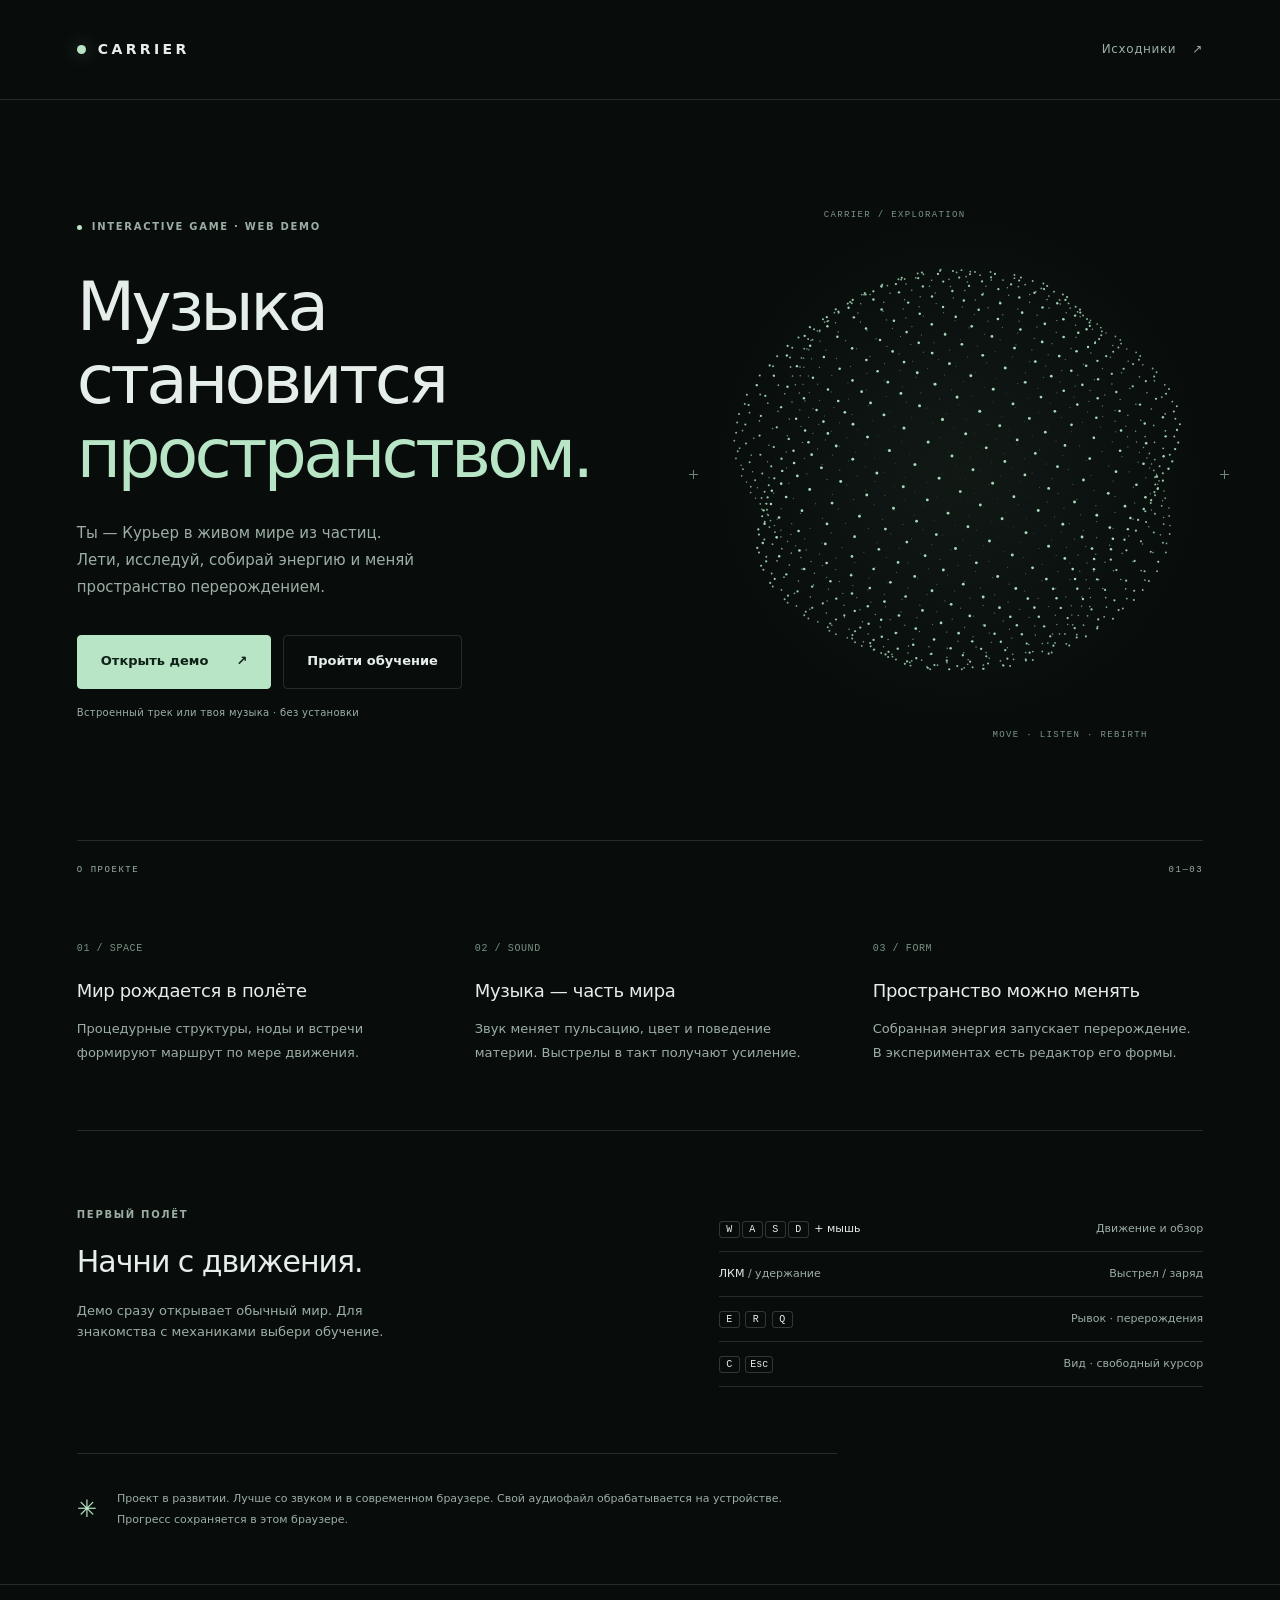
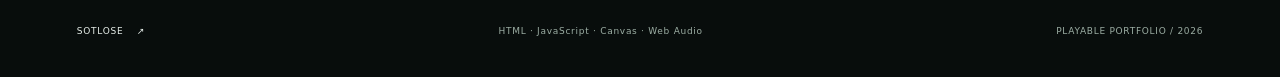
==== index.html @ 6b134b46 "Publish Carrier browser demo with desktop and touch controls" ====
<!doctype html>
<html lang="ru">
<head><meta charset="utf-8"><meta name="viewport" content="width=device-width,initial-scale=1"><meta name="theme-color" content="#080d0c"><title>Carrier — исследование пространства через музыку</title><meta name="description" content="Интерактивный игровой проект Sotlose: процедурный мир, музыка, свободный полёт и перерождение. Попробовать прямо в браузере."><meta property="og:title" content="Carrier — playable experiment"><meta property="og:description" content="Музыка становится пространством. Браузерная игровая демонстрация."><meta property="og:type" content="website"><link rel="icon" href="icon.png"><link rel="stylesheet" href="portfolio.css"></head>
<body>
<header><a class="brand" href="./" aria-label="Carrier, главная"><span class="brand-dot"></span>CARRIER</a><a class="source" href="https://github.com/Sotlose/Carrier-web" target="_blank" rel="noopener">Исходники <span aria-hidden="true">↗</span></a></header>
<main>
<section class="hero" aria-labelledby="title">
<div class="copy"><p class="eyebrow"><span></span> INTERACTIVE GAME · WEB DEMO</p><h1 id="title">Музыка<br>становится<br><em>пространством.</em></h1><p class="intro">Ты — Курьер в живом мире из частиц.<br class="wide"> Лети, исследуй, собирай энергию и меняй пространство перерождением.</p>
<div class="actions"><a id="play" class="button primary" href="desktop.html?visit=1">Открыть демо <span aria-hidden="true">↗</span></a><a id="training" class="button secondary" href="desktop.html?training=1">Пройти обучение</a></div><p class="play-note">Встроенный трек или твоя музыка · без установки</p></div>
<div class="visual" aria-hidden="true"><canvas id="space"></canvas><span class="orbit-label top">CARRIER / EXPLORATION</span><span class="orbit-label bottom">MOVE · LISTEN · REBIRTH</span><span class="axis x"></span><span class="axis y"></span></div>
</section>
<section class="about" aria-label="Об игре"><div class="section-label">О ПРОЕКТЕ <span>01—03</span></div><div class="features"><article><span class="number">01 / SPACE</span><h2>Мир рождается в полёте</h2><p>Процедурные структуры, ноды и встречи формируют маршрут по мере движения.</p></article><article><span class="number">02 / SOUND</span><h2>Музыка — часть мира</h2><p>Звук меняет пульсацию, цвет и поведение материи. Выстрелы в такт получают усиление.</p></article><article><span class="number">03 / FORM</span><h2>Пространство можно менять</h2><p>Собранная энергия запускает перерождение. В экспериментах есть редактор его формы.</p></article></div></section>
<section class="controls" aria-labelledby="controls-title"><div><p class="eyebrow">ПЕРВЫЙ ПОЛЁТ</p><h2 id="controls-title">Начни с движения.</h2><p>Демо сразу открывает обычный мир. Для знакомства с механиками выбери обучение.</p></div><div class="control-list" id="control-list"><div><span><kbd>W</kbd><kbd>A</kbd><kbd>S</kbd><kbd>D</kbd> + мышь</span><span>Движение и обзор</span></div><div><span>ЛКМ <span class="muted">/ удержание</span></span><span>Выстрел / заряд</span></div><div><span><kbd>E</kbd> <kbd>R</kbd> <kbd>Q</kbd></span><span>Рывок · перерождения</span></div><div><span><kbd>C</kbd> <kbd>Esc</kbd></span><span>Вид · свободный курсор</span></div></div></section>
<section class="note"><span aria-hidden="true">✳</span><p>Проект в развитии. Лучше со звуком и в современном браузере. Свой аудиофайл обрабатывается на устройстве. Прогресс сохраняется в этом браузере.</p></section>
</main><footer><a href="https://github.com/Sotlose" target="_blank" rel="noopener">SOTLOSE <span aria-hidden="true">↗</span></a><span>HTML · JavaScript · Canvas · Web Audio</span><span>PLAYABLE PORTFOLIO / 2026</span></footer><script src="portfolio.js"></script></body></html>
---- portfolio.css ----
:root{color-scheme:dark;--bg:#080d0c;--ink:#e6eee9;--muted:#9caea4;--accent:#b7e5c5;--line:#c3e2ce26}*{box-sizing:border-box}html{scroll-behavior:smooth}body{margin:0;background:var(--bg);color:var(--ink);font:16px/1.6 system-ui,-apple-system,BlinkMacSystemFont,"Segoe UI",sans-serif}a{color:inherit;text-decoration:none}button,a{-webkit-tap-highlight-color:transparent}a:focus-visible,summary:focus-visible{outline:2px solid var(--accent);outline-offset:6px}header,main,footer{max-width:1440px;margin:auto;padding-left:6%;padding-right:6%}header{height:100px;display:flex;justify-content:space-between;align-items:center;border-bottom:1px solid var(--line)}.brand{font-size:14px;font-weight:650;letter-spacing:.24em;display:flex;align-items:center;gap:12px}.brand-dot{width:9px;height:9px;border-radius:50%;background:var(--accent);box-shadow:0 0 18px #b7e5c55c}.source{font-size:12px;letter-spacing:.05em;color:var(--muted)}.source span{margin-left:12px}.hero{position:relative;min-height:740px;display:grid;grid-template-columns:1.15fr 1fr;gap:20px;align-items:center}.copy{position:relative;z-index:2;padding:70px 0}.eyebrow{font-size:10px;letter-spacing:.17em;color:var(--muted);font-weight:550;display:flex;align-items:center;gap:10px}.eyebrow>span{height:5px;width:5px;background:var(--accent);border-radius:50%}h1{font-weight:430;font-size:clamp(44px,5.3vw,78px);line-height:1.08;letter-spacing:-.055em;margin:35px 0 30px}h1 em{font-style:normal;color:var(--accent)}.intro{font-size:15px;line-height:1.8;color:var(--muted);max-width:440px}.actions{display:flex;gap:12px;flex-wrap:wrap;margin-top:34px}.button{display:inline-flex;align-items:center;justify-content:center;gap:28px;padding:15px 23px;min-height:54px;border:1px solid var(--line);border-radius:4px;font-size:13px;font-weight:600;transition:background .15s,transform .15s}.button:hover{transform:translateY(-2px)}.primary{background:var(--accent);color:#102117;border-color:var(--accent)}.primary:hover{background:#c9efd4}.secondary:hover{background:#b7e5c512}.play-note{font-size:10px;letter-spacing:.03em;color:var(--muted);margin-top:16px}.visual{position:relative;height:560px;margin-right:-5%;background:radial-gradient(ellipse at center,#739c7915,transparent 65%)}#space{width:100%;height:100%;display:block}.orbit-label{position:absolute;font:9px ui-monospace,monospace;color:#7c9487;letter-spacing:.15em}.orbit-label.top{top:20px;left:25%}.orbit-label.bottom{bottom:10px;right:15%}.axis{position:absolute;width:9px;height:9px}.axis:before,.axis:after{content:"";position:absolute;background:#708579}.axis:before{width:9px;height:1px;top:4px}.axis:after{width:1px;height:9px;left:4px}.axis.x{top:50%;left:0}.axis.y{top:50%;right:0}.about{border-top:1px solid var(--line);padding-top:24px}.section-label{font:9px ui-monospace,monospace;letter-spacing:.17em;color:var(--muted);display:flex;justify-content:space-between}.features{display:grid;grid-template-columns:repeat(3,1fr);gap:6%;padding:58px 0 66px}.number{font:10px ui-monospace,monospace;color:#789183;letter-spacing:.06em}article h2{font-size:18px;font-weight:500;letter-spacing:-.02em;margin:18px 0 12px}article p{color:var(--muted);font-size:13px;line-height:1.8;margin:0}.controls{border-top:1px solid var(--line);display:grid;grid-template-columns:1fr 1fr;gap:14%;padding:66px 0}.controls h2{font-weight:450;font-size:30px;letter-spacing:-.035em;margin:15px 0}.controls>div>p:not(.eyebrow){color:var(--muted);font-size:13px;max-width:360px}.control-list{padding-top:10px}.control-list>div{display:flex;justify-content:space-between;gap:15px;border-bottom:1px solid var(--line);padding:13px 0;font-size:11px}.control-list>div>span:last-child{color:var(--muted);text-align:right}kbd{font:10px ui-monospace,monospace;display:inline-block;border:1px solid #c3e2ce35;border-radius:3px;min-width:21px;text-align:center;padding:2px 4px;margin-right:2px}.muted{color:var(--muted)}.note{display:flex;gap:20px;align-items:center;border-top:1px solid var(--line);padding:24px 0 42px;max-width:760px}.note>span{font-size:24px;color:var(--accent)}.note p{color:var(--muted);font-size:11px;line-height:1.9}footer{border-top:1px solid var(--line);min-height:95px;display:flex;align-items:center;justify-content:space-between;gap:20px;color:var(--muted);font-size:9px;letter-spacing:.08em}footer a{color:var(--ink)}footer a span{margin-left:10px}@media(min-width:1600px){.hero{min-height:820px}}@media(max-width:900px){header{height:80px}.hero{min-height:660px;grid-template-columns:1.2fr 1fr}.visual{height:440px;margin-right:-10%}.intro{font-size:14px}.button{padding:13px 17px}.controls{gap:8%}.features{gap:5%}article h2{font-size:17px}}@media(max-width:640px){header,main,footer{padding-left:7%;padding-right:7%}header{height:74px}.hero{display:flex;flex-direction:column;align-items:stretch;gap:0;min-height:0}.copy{padding:44px 0 0}.eyebrow{font-size:9px}h1{font-size:clamp(39px,10.5vw,61px);margin:25px 0 22px;line-height:1.1}.wide{display:none}.intro{font-size:13px;max-width:350px}.actions{margin-top:26px;gap:10px}.button{font-size:12px;padding:13px 17px;gap:20px}.play-note{font-size:9px}.visual{height:330px;margin:0 -5% 35px}.orbit-label.top{top:8px;left:14%}.orbit-label.bottom{right:12%;bottom:4px}.features{grid-template-columns:1fr;padding:22px 0 35px;gap:0}article{padding:25px 0;border-bottom:1px solid var(--line)}article:last-child{border:0}article h2{font-size:19px;margin:12px 0 8px}article p{max-width:370px}.controls{display:block;padding:35px 0}.control-list{margin-top:22px}.controls h2{font-size:28px}.note{padding:15px 0 25px}footer{flex-wrap:wrap;justify-content:space-between;padding-top:24px;padding-bottom:24px;gap:12px}footer span:last-child{width:100%;font-size:8px}}@media(prefers-reduced-motion:reduce){html{scroll-behavior:auto}.button{transition:none}.button:hover{transform:none}}
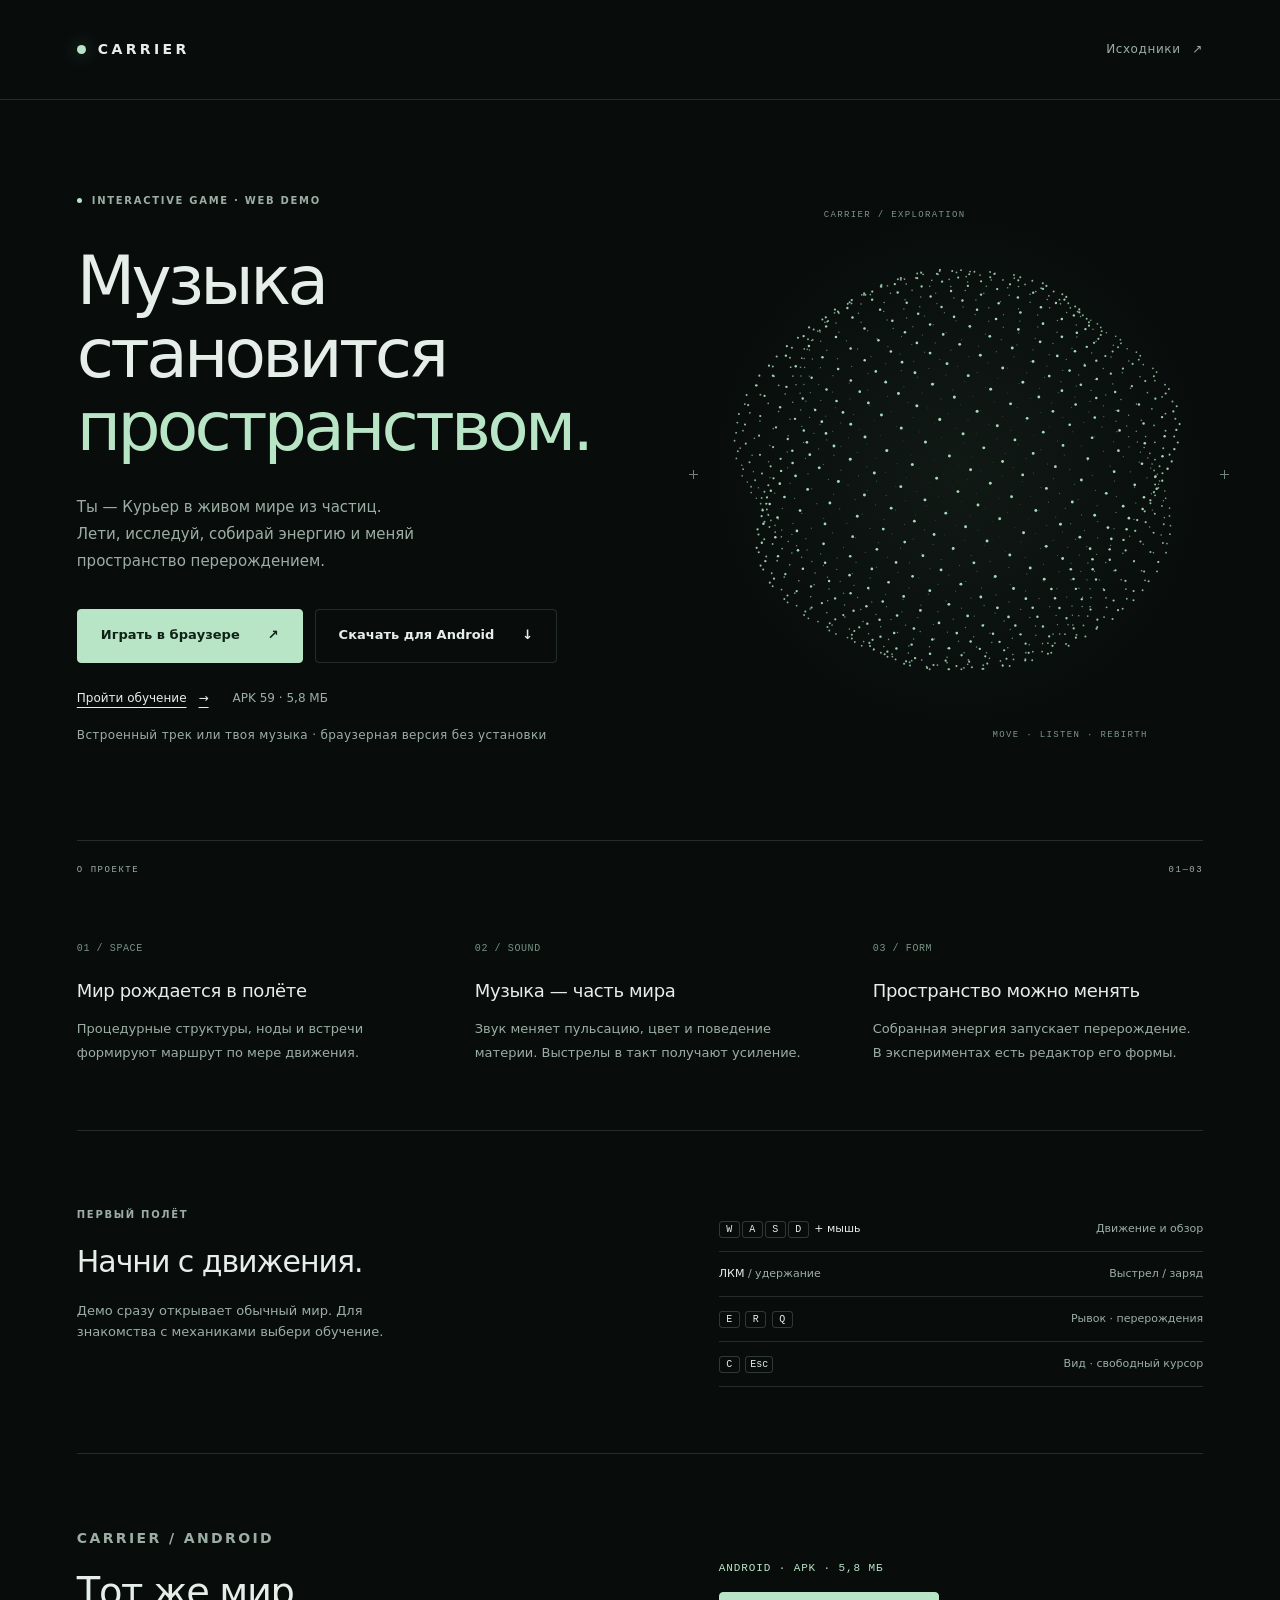
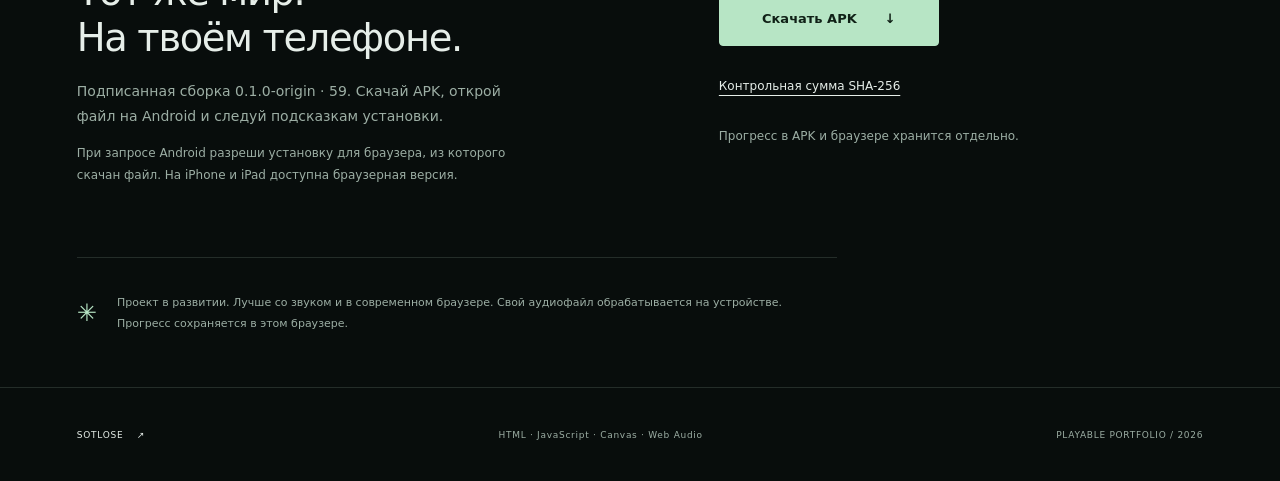
==== commit 7c54ed22: "Improve mobile page and offer original signed Android APK59" ====
--- a/index.html
+++ b/index.html
@@ -1,15 +1,15 @@
 <!doctype html>
 <html lang="ru">
-<head><meta charset="utf-8"><meta name="viewport" content="width=device-width,initial-scale=1"><meta name="theme-color" content="#080d0c"><title>Carrier — исследование пространства через музыку</title><meta name="description" content="Интерактивный игровой проект Sotlose: процедурный мир, музыка, свободный полёт и перерождение. Попробовать прямо в браузере."><meta property="og:title" content="Carrier — playable experiment"><meta property="og:description" content="Музыка становится пространством. Браузерная игровая демонстрация."><meta property="og:type" content="website"><link rel="icon" href="icon.png"><link rel="stylesheet" href="portfolio.css"></head>
+<head><meta charset="utf-8"><meta name="viewport" content="width=device-width,initial-scale=1,viewport-fit=cover"><meta name="theme-color" content="#080d0c"><title>Carrier — исследование пространства через музыку</title><meta name="description" content="Интерактивный игровой проект Sotlose: процедурный мир, музыка, свободный полёт и перерождение. Попробовать прямо в браузере."><meta property="og:title" content="Carrier — playable experiment"><meta property="og:description" content="Музыка становится пространством. Браузерная игровая демонстрация."><meta property="og:type" content="website"><link rel="icon" href="icon.png"><link rel="stylesheet" href="portfolio.css"></head>
 <body>
 <header><a class="brand" href="./" aria-label="Carrier, главная"><span class="brand-dot"></span>CARRIER</a><a class="source" href="https://github.com/Sotlose/Carrier-web" target="_blank" rel="noopener">Исходники <span aria-hidden="true">↗</span></a></header>
 <main>
 <section class="hero" aria-labelledby="title">
 <div class="copy"><p class="eyebrow"><span></span> INTERACTIVE GAME · WEB DEMO</p><h1 id="title">Музыка<br>становится<br><em>пространством.</em></h1><p class="intro">Ты — Курьер в живом мире из частиц.<br class="wide"> Лети, исследуй, собирай энергию и меняй пространство перерождением.</p>
-<div class="actions"><a id="play" class="button primary" href="desktop.html?visit=1">Открыть демо <span aria-hidden="true">↗</span></a><a id="training" class="button secondary" href="desktop.html?training=1">Пройти обучение</a></div><p class="play-note">Встроенный трек или твоя музыка · без установки</p></div>
+<div class="actions"><a id="play" class="button primary" href="desktop.html?visit=1">Играть в браузере <span aria-hidden="true">↗</span></a><a id="download-apk" class="button secondary" href="downloads/Carrier-0.1.0-origin-59-SIGNED.apk" download>Скачать для Android <span aria-hidden="true">↓</span></a></div><p class="start-help"><a id="training" href="desktop.html?training=1">Пройти обучение <span aria-hidden="true">→</span></a><span>APK 59 · 5,8 МБ</span></p><p class="play-note">Встроенный трек или твоя музыка · браузерная версия без установки</p></div>
 <div class="visual" aria-hidden="true"><canvas id="space"></canvas><span class="orbit-label top">CARRIER / EXPLORATION</span><span class="orbit-label bottom">MOVE · LISTEN · REBIRTH</span><span class="axis x"></span><span class="axis y"></span></div>
 </section>
 <section class="about" aria-label="Об игре"><div class="section-label">О ПРОЕКТЕ <span>01—03</span></div><div class="features"><article><span class="number">01 / SPACE</span><h2>Мир рождается в полёте</h2><p>Процедурные структуры, ноды и встречи формируют маршрут по мере движения.</p></article><article><span class="number">02 / SOUND</span><h2>Музыка — часть мира</h2><p>Звук меняет пульсацию, цвет и поведение материи. Выстрелы в такт получают усиление.</p></article><article><span class="number">03 / FORM</span><h2>Пространство можно менять</h2><p>Собранная энергия запускает перерождение. В экспериментах есть редактор его формы.</p></article></div></section>
 <section class="controls" aria-labelledby="controls-title"><div><p class="eyebrow">ПЕРВЫЙ ПОЛЁТ</p><h2 id="controls-title">Начни с движения.</h2><p>Демо сразу открывает обычный мир. Для знакомства с механиками выбери обучение.</p></div><div class="control-list" id="control-list"><div><span><kbd>W</kbd><kbd>A</kbd><kbd>S</kbd><kbd>D</kbd> + мышь</span><span>Движение и обзор</span></div><div><span>ЛКМ <span class="muted">/ удержание</span></span><span>Выстрел / заряд</span></div><div><span><kbd>E</kbd> <kbd>R</kbd> <kbd>Q</kbd></span><span>Рывок · перерождения</span></div><div><span><kbd>C</kbd> <kbd>Esc</kbd></span><span>Вид · свободный курсор</span></div></div></section>
-<section class="note"><span aria-hidden="true">✳</span><p>Проект в развитии. Лучше со звуком и в современном браузере. Свой аудиофайл обрабатывается на устройстве. Прогресс сохраняется в этом браузере.</p></section>
+<section class="android" id="android" aria-labelledby="android-title"><div><p class="eyebrow">CARRIER / ANDROID</p><h2 id="android-title">Тот же мир.<br>На твоём телефоне.</h2><p>Подписанная сборка 0.1.0-origin · 59. Скачай APK, открой файл на Android и следуй подсказкам установки.</p><p class="android-detail">При запросе Android разреши установку для браузера, из которого скачан файл. На iPhone и iPad доступна браузерная версия.</p></div><div class="android-download"><span class="build-badge">ANDROID · APK · 5,8 МБ</span><a class="button primary" href="downloads/Carrier-0.1.0-origin-59-SIGNED.apk" download>Скачать APK <span aria-hidden="true">↓</span></a><a class="checksum" href="downloads/Carrier-0.1.0-origin-59-SIGNED.apk.sha256">Контрольная сумма SHA-256</a><p>Прогресс в APK и браузере хранится отдельно.</p></div></section><section class="note"><span aria-hidden="true">✳</span><p>Проект в развитии. Лучше со звуком и в современном браузере. Свой аудиофайл обрабатывается на устройстве. Прогресс сохраняется в этом браузере.</p></section>
 </main><footer><a href="https://github.com/Sotlose" target="_blank" rel="noopener">SOTLOSE <span aria-hidden="true">↗</span></a><span>HTML · JavaScript · Canvas · Web Audio</span><span>PLAYABLE PORTFOLIO / 2026</span></footer><script src="portfolio.js"></script></body></html>
--- a/portfolio.css
+++ b/portfolio.css
@@ -1 +1,9 @@
 :root{color-scheme:dark;--bg:#080d0c;--ink:#e6eee9;--muted:#9caea4;--accent:#b7e5c5;--line:#c3e2ce26}*{box-sizing:border-box}html{scroll-behavior:smooth}body{margin:0;background:var(--bg);color:var(--ink);font:16px/1.6 system-ui,-apple-system,BlinkMacSystemFont,"Segoe UI",sans-serif}a{color:inherit;text-decoration:none}button,a{-webkit-tap-highlight-color:transparent}a:focus-visible,summary:focus-visible{outline:2px solid var(--accent);outline-offset:6px}header,main,footer{max-width:1440px;margin:auto;padding-left:6%;padding-right:6%}header{height:100px;display:flex;justify-content:space-between;align-items:center;border-bottom:1px solid var(--line)}.brand{font-size:14px;font-weight:650;letter-spacing:.24em;display:flex;align-items:center;gap:12px}.brand-dot{width:9px;height:9px;border-radius:50%;background:var(--accent);box-shadow:0 0 18px #b7e5c55c}.source{font-size:12px;letter-spacing:.05em;color:var(--muted)}.source span{margin-left:12px}.hero{position:relative;min-height:740px;display:grid;grid-template-columns:1.15fr 1fr;gap:20px;align-items:center}.copy{position:relative;z-index:2;padding:70px 0}.eyebrow{font-size:10px;letter-spacing:.17em;color:var(--muted);font-weight:550;display:flex;align-items:center;gap:10px}.eyebrow>span{height:5px;width:5px;background:var(--accent);border-radius:50%}h1{font-weight:430;font-size:clamp(44px,5.3vw,78px);line-height:1.08;letter-spacing:-.055em;margin:35px 0 30px}h1 em{font-style:normal;color:var(--accent)}.intro{font-size:15px;line-height:1.8;color:var(--muted);max-width:440px}.actions{display:flex;gap:12px;flex-wrap:wrap;margin-top:34px}.button{display:inline-flex;align-items:center;justify-content:center;gap:28px;padding:15px 23px;min-height:54px;border:1px solid var(--line);border-radius:4px;font-size:13px;font-weight:600;transition:background .15s,transform .15s}.button:hover{transform:translateY(-2px)}.primary{background:var(--accent);color:#102117;border-color:var(--accent)}.primary:hover{background:#c9efd4}.secondary:hover{background:#b7e5c512}.play-note{font-size:10px;letter-spacing:.03em;color:var(--muted);margin-top:16px}.visual{position:relative;height:560px;margin-right:-5%;background:radial-gradient(ellipse at center,#739c7915,transparent 65%)}#space{width:100%;height:100%;display:block}.orbit-label{position:absolute;font:9px ui-monospace,monospace;color:#7c9487;letter-spacing:.15em}.orbit-label.top{top:20px;left:25%}.orbit-label.bottom{bottom:10px;right:15%}.axis{position:absolute;width:9px;height:9px}.axis:before,.axis:after{content:"";position:absolute;background:#708579}.axis:before{width:9px;height:1px;top:4px}.axis:after{width:1px;height:9px;left:4px}.axis.x{top:50%;left:0}.axis.y{top:50%;right:0}.about{border-top:1px solid var(--line);padding-top:24px}.section-label{font:9px ui-monospace,monospace;letter-spacing:.17em;color:var(--muted);display:flex;justify-content:space-between}.features{display:grid;grid-template-columns:repeat(3,1fr);gap:6%;padding:58px 0 66px}.number{font:10px ui-monospace,monospace;color:#789183;letter-spacing:.06em}article h2{font-size:18px;font-weight:500;letter-spacing:-.02em;margin:18px 0 12px}article p{color:var(--muted);font-size:13px;line-height:1.8;margin:0}.controls{border-top:1px solid var(--line);display:grid;grid-template-columns:1fr 1fr;gap:14%;padding:66px 0}.controls h2{font-weight:450;font-size:30px;letter-spacing:-.035em;margin:15px 0}.controls>div>p:not(.eyebrow){color:var(--muted);font-size:13px;max-width:360px}.control-list{padding-top:10px}.control-list>div{display:flex;justify-content:space-between;gap:15px;border-bottom:1px solid var(--line);padding:13px 0;font-size:11px}.control-list>div>span:last-child{color:var(--muted);text-align:right}kbd{font:10px ui-monospace,monospace;display:inline-block;border:1px solid #c3e2ce35;border-radius:3px;min-width:21px;text-align:center;padding:2px 4px;margin-right:2px}.muted{color:var(--muted)}.note{display:flex;gap:20px;align-items:center;border-top:1px solid var(--line);padding:24px 0 42px;max-width:760px}.note>span{font-size:24px;color:var(--accent)}.note p{color:var(--muted);font-size:11px;line-height:1.9}footer{border-top:1px solid var(--line);min-height:95px;display:flex;align-items:center;justify-content:space-between;gap:20px;color:var(--muted);font-size:9px;letter-spacing:.08em}footer a{color:var(--ink)}footer a span{margin-left:10px}@media(min-width:1600px){.hero{min-height:820px}}@media(max-width:900px){header{height:80px}.hero{min-height:660px;grid-template-columns:1.2fr 1fr}.visual{height:440px;margin-right:-10%}.intro{font-size:14px}.button{padding:13px 17px}.controls{gap:8%}.features{gap:5%}article h2{font-size:17px}}@media(max-width:640px){header,main,footer{padding-left:7%;padding-right:7%}header{height:74px}.hero{display:flex;flex-direction:column;align-items:stretch;gap:0;min-height:0}.copy{padding:44px 0 0}.eyebrow{font-size:9px}h1{font-size:clamp(39px,10.5vw,61px);margin:25px 0 22px;line-height:1.1}.wide{display:none}.intro{font-size:13px;max-width:350px}.actions{margin-top:26px;gap:10px}.button{font-size:12px;padding:13px 17px;gap:20px}.play-note{font-size:9px}.visual{height:330px;margin:0 -5% 35px}.orbit-label.top{top:8px;left:14%}.orbit-label.bottom{right:12%;bottom:4px}.features{grid-template-columns:1fr;padding:22px 0 35px;gap:0}article{padding:25px 0;border-bottom:1px solid var(--line)}article:last-child{border:0}article h2{font-size:19px;margin:12px 0 8px}article p{max-width:370px}.controls{display:block;padding:35px 0}.control-list{margin-top:22px}.controls h2{font-size:28px}.note{padding:15px 0 25px}footer{flex-wrap:wrap;justify-content:space-between;padding-top:24px;padding-bottom:24px;gap:12px}footer span:last-child{width:100%;font-size:8px}}@media(prefers-reduced-motion:reduce){html{scroll-behavior:auto}.button{transition:none}.button:hover{transform:none}}
+
+/* Mobile presentation and Android download. Game simulation is unchanged. */
+header .source{display:inline-flex;align-items:center;min-height:44px}
+.start-help{display:flex;align-items:center;flex-wrap:wrap;gap:8px 24px;font-size:12px;margin:14px 0 0}.start-help a{display:inline-flex;align-items:center;gap:12px;min-height:44px;text-decoration:underline;text-underline-offset:5px}.start-help>span{color:var(--muted)}.play-note{font-size:12px;line-height:1.7;margin-top:4px}
+.android{display:grid;grid-template-columns:1fr 1fr;gap:14%;padding:58px 0;border-top:1px solid var(--line);scroll-margin-top:24px}.android h2{font-size:clamp(28px,3vw,40px);line-height:1.2;font-weight:450;letter-spacing:-.035em;margin:18px 0}.android p{max-width:430px;font-size:14px;line-height:1.8;color:var(--muted)}.android .android-detail{font-size:12px}.android-download{display:flex;flex-direction:column;align-items:flex-start;justify-content:center;gap:18px;min-width:0}.build-badge{font:11px ui-monospace,monospace;letter-spacing:.08em;color:var(--accent)}.android-download .button{min-width:220px}.checksum{font-size:12px;min-height:44px;display:flex;align-items:center;text-decoration:underline;text-underline-offset:5px}.android-download p{font-size:12px;margin:0}
+@media(max-width:900px){.hero{min-height:0}.copy{padding:48px 0}.visual{margin-right:0;height:380px}.actions{gap:10px}.button{gap:14px}.android{gap:8%}.control-list>div{font-size:12px}}
+@media(max-width:640px){header,main,footer{padding-left:max(6%,env(safe-area-inset-left));padding-right:max(6%,env(safe-area-inset-right))}header{height:68px}.copy{padding:30px 0 0}.eyebrow{font-size:10px;letter-spacing:.12em}h1{font-size:clamp(38px,10.5vw,61px);margin:22px 0 20px}.intro{font-size:15px;line-height:1.7}.actions{display:grid;grid-template-columns:1fr;margin-top:22px}.actions .button{width:100%;min-height:52px;justify-content:space-between;padding:14px 18px;font-size:14px}.start-help{justify-content:space-between;font-size:12px;gap:4px 12px;margin-top:8px}.play-note{font-size:12px}.visual{height:250px;margin:14px 0 28px}.source{font-size:12px}.control-list>div{font-size:13px;padding:15px 0;gap:12px}.control-list>div>span{min-width:0}.controls>div>p:not(.eyebrow),article p{font-size:14px}.controls h2{font-size:30px}.android{display:block;padding:36px 0}.android-download{margin-top:24px;gap:12px}.android-download .button{width:100%;font-size:14px;justify-content:space-between;min-height:52px}.android .android-detail,.android-download p{font-size:13px}.note p{font-size:13px}.note>span{align-self:flex-start;margin-top:12px}footer{font-size:10px;padding-bottom:max(24px,env(safe-area-inset-bottom))}}
+@media(max-height:520px) and (min-width:641px){.copy{padding:26px 0}h1{font-size:44px}.visual{height:300px}.hero{gap:28px}}
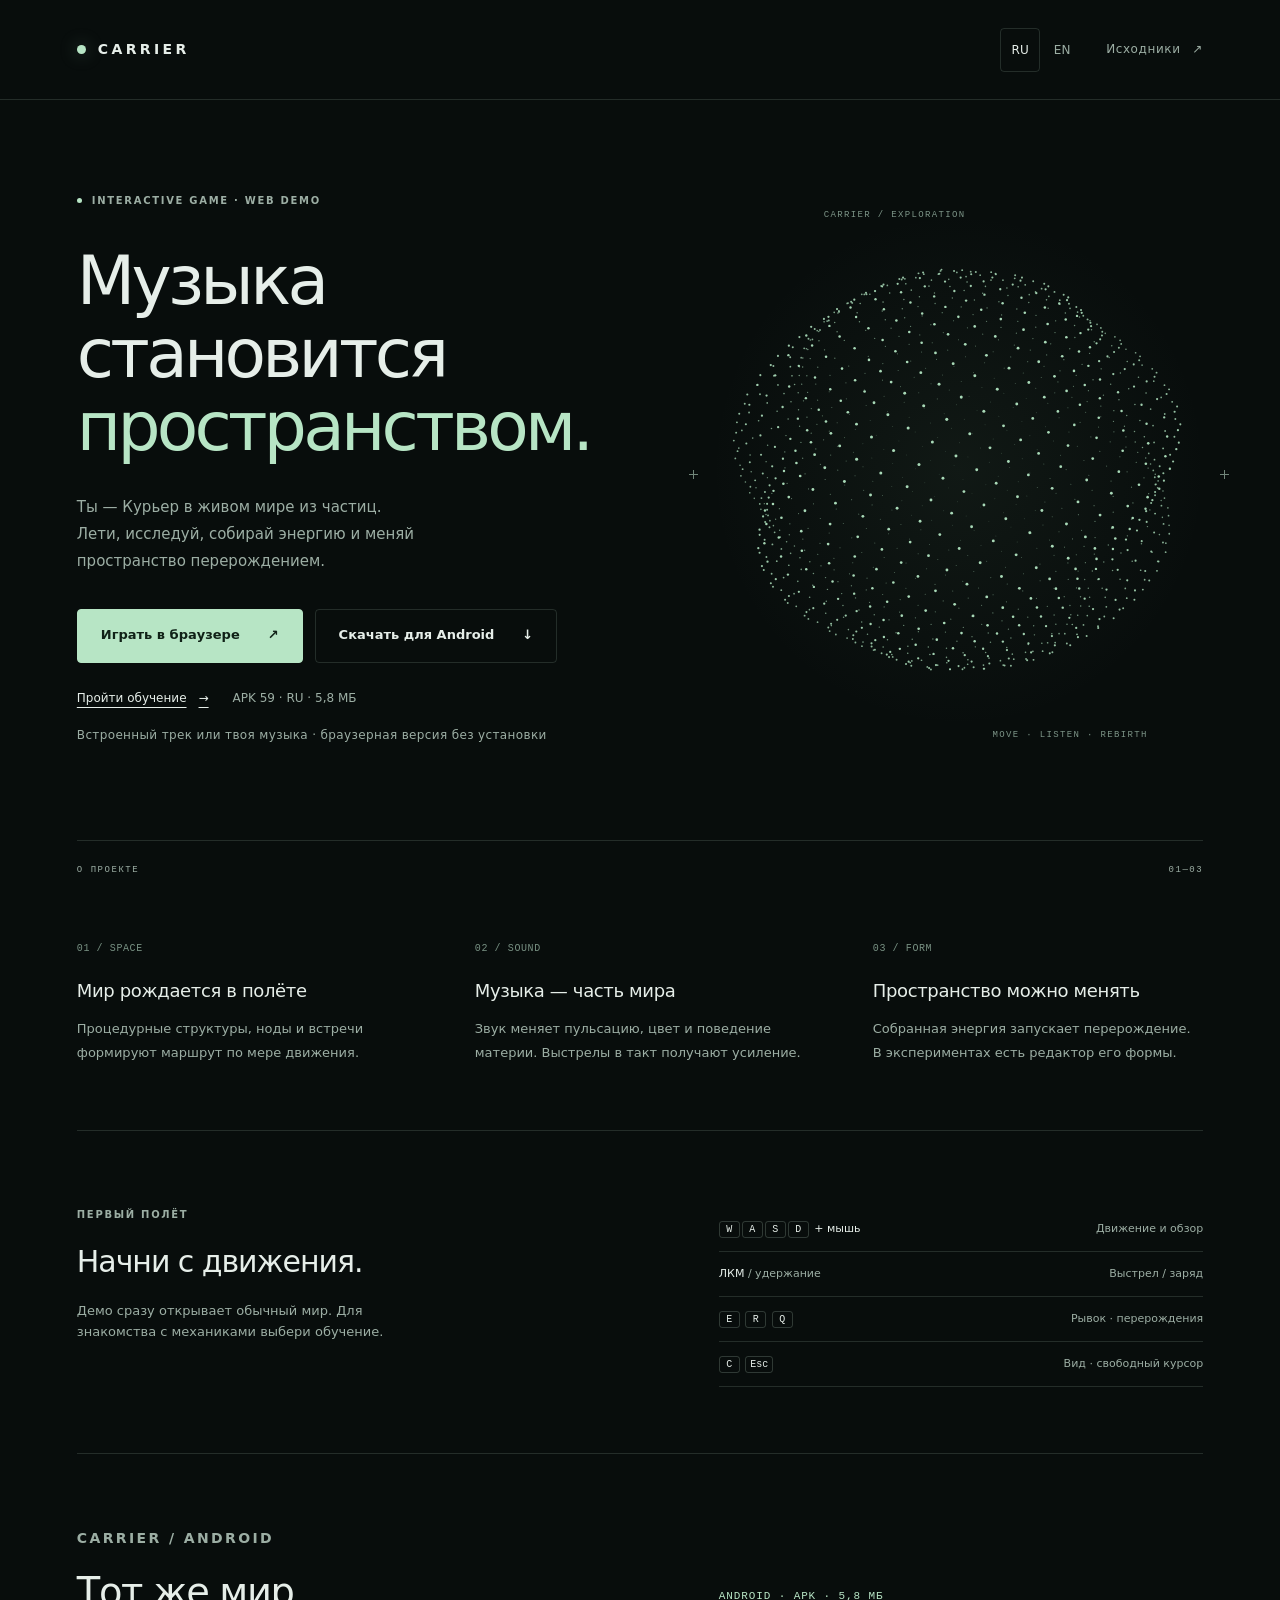
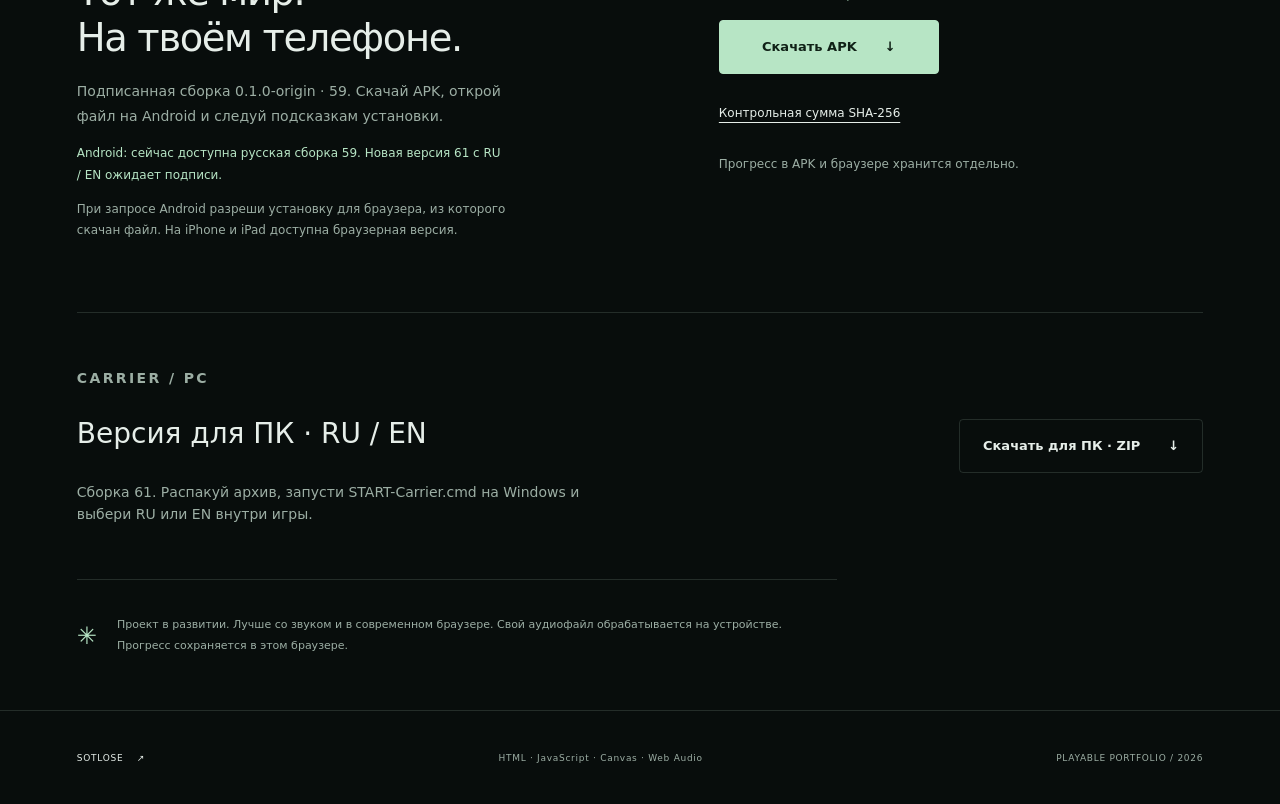
==== commit 2566c0a2: "Publish bilingual Carrier61 and downloadable PC build" ====
--- a/index.html
+++ b/index.html
@@ -2,14 +2,14 @@
 <html lang="ru">
 <head><meta charset="utf-8"><meta name="viewport" content="width=device-width,initial-scale=1,viewport-fit=cover"><meta name="theme-color" content="#080d0c"><title>Carrier — исследование пространства через музыку</title><meta name="description" content="Интерактивный игровой проект Sotlose: процедурный мир, музыка, свободный полёт и перерождение. Попробовать прямо в браузере."><meta property="og:title" content="Carrier — playable experiment"><meta property="og:description" content="Музыка становится пространством. Браузерная игровая демонстрация."><meta property="og:type" content="website"><link rel="icon" href="icon.png"><link rel="stylesheet" href="portfolio.css"></head>
 <body>
-<header><a class="brand" href="./" aria-label="Carrier, главная"><span class="brand-dot"></span>CARRIER</a><a class="source" href="https://github.com/Sotlose/Carrier-web" target="_blank" rel="noopener">Исходники <span aria-hidden="true">↗</span></a></header>
+<header><a class="brand" href="./" aria-label="Carrier, главная"><span class="brand-dot"></span>CARRIER</a><nav class="header-actions"><div class="page-language" role="group" aria-label="Language"><button type="button" data-carrier-language="ru" onclick="CarrierI18n.setLanguage('ru')">RU</button><button type="button" data-carrier-language="en" onclick="CarrierI18n.setLanguage('en')">EN</button></div><a class="source" href="https://github.com/Sotlose/Carrier-web" target="_blank" rel="noopener">Исходники <span aria-hidden="true">↗</span></a></nav></header>
 <main>
 <section class="hero" aria-labelledby="title">
 <div class="copy"><p class="eyebrow"><span></span> INTERACTIVE GAME · WEB DEMO</p><h1 id="title">Музыка<br>становится<br><em>пространством.</em></h1><p class="intro">Ты — Курьер в живом мире из частиц.<br class="wide"> Лети, исследуй, собирай энергию и меняй пространство перерождением.</p>
-<div class="actions"><a id="play" class="button primary" href="desktop.html?visit=1">Играть в браузере <span aria-hidden="true">↗</span></a><a id="download-apk" class="button secondary" href="downloads/Carrier-0.1.0-origin-59-SIGNED.apk" download>Скачать для Android <span aria-hidden="true">↓</span></a></div><p class="start-help"><a id="training" href="desktop.html?training=1">Пройти обучение <span aria-hidden="true">→</span></a><span>APK 59 · 5,8 МБ</span></p><p class="play-note">Встроенный трек или твоя музыка · браузерная версия без установки</p></div>
+<div class="actions"><a id="play" class="button primary" href="desktop.html?visit=1">Играть в браузере <span aria-hidden="true">↗</span></a><a id="download-apk" class="button secondary" href="downloads/Carrier-0.1.0-origin-59-SIGNED.apk" download>Скачать для Android <span aria-hidden="true">↓</span></a></div><p class="start-help"><a id="training" href="desktop.html?training=1">Пройти обучение <span aria-hidden="true">→</span></a><span>APK 59 · RU · 5,8 МБ</span></p><p class="play-note">Встроенный трек или твоя музыка · браузерная версия без установки</p></div>
 <div class="visual" aria-hidden="true"><canvas id="space"></canvas><span class="orbit-label top">CARRIER / EXPLORATION</span><span class="orbit-label bottom">MOVE · LISTEN · REBIRTH</span><span class="axis x"></span><span class="axis y"></span></div>
 </section>
 <section class="about" aria-label="Об игре"><div class="section-label">О ПРОЕКТЕ <span>01—03</span></div><div class="features"><article><span class="number">01 / SPACE</span><h2>Мир рождается в полёте</h2><p>Процедурные структуры, ноды и встречи формируют маршрут по мере движения.</p></article><article><span class="number">02 / SOUND</span><h2>Музыка — часть мира</h2><p>Звук меняет пульсацию, цвет и поведение материи. Выстрелы в такт получают усиление.</p></article><article><span class="number">03 / FORM</span><h2>Пространство можно менять</h2><p>Собранная энергия запускает перерождение. В экспериментах есть редактор его формы.</p></article></div></section>
 <section class="controls" aria-labelledby="controls-title"><div><p class="eyebrow">ПЕРВЫЙ ПОЛЁТ</p><h2 id="controls-title">Начни с движения.</h2><p>Демо сразу открывает обычный мир. Для знакомства с механиками выбери обучение.</p></div><div class="control-list" id="control-list"><div><span><kbd>W</kbd><kbd>A</kbd><kbd>S</kbd><kbd>D</kbd> + мышь</span><span>Движение и обзор</span></div><div><span>ЛКМ <span class="muted">/ удержание</span></span><span>Выстрел / заряд</span></div><div><span><kbd>E</kbd> <kbd>R</kbd> <kbd>Q</kbd></span><span>Рывок · перерождения</span></div><div><span><kbd>C</kbd> <kbd>Esc</kbd></span><span>Вид · свободный курсор</span></div></div></section>
-<section class="android" id="android" aria-labelledby="android-title"><div><p class="eyebrow">CARRIER / ANDROID</p><h2 id="android-title">Тот же мир.<br>На твоём телефоне.</h2><p>Подписанная сборка 0.1.0-origin · 59. Скачай APK, открой файл на Android и следуй подсказкам установки.</p><p class="android-detail">При запросе Android разреши установку для браузера, из которого скачан файл. На iPhone и iPad доступна браузерная версия.</p></div><div class="android-download"><span class="build-badge">ANDROID · APK · 5,8 МБ</span><a class="button primary" href="downloads/Carrier-0.1.0-origin-59-SIGNED.apk" download>Скачать APK <span aria-hidden="true">↓</span></a><a class="checksum" href="downloads/Carrier-0.1.0-origin-59-SIGNED.apk.sha256">Контрольная сумма SHA-256</a><p>Прогресс в APK и браузере хранится отдельно.</p></div></section><section class="note"><span aria-hidden="true">✳</span><p>Проект в развитии. Лучше со звуком и в современном браузере. Свой аудиофайл обрабатывается на устройстве. Прогресс сохраняется в этом браузере.</p></section>
-</main><footer><a href="https://github.com/Sotlose" target="_blank" rel="noopener">SOTLOSE <span aria-hidden="true">↗</span></a><span>HTML · JavaScript · Canvas · Web Audio</span><span>PLAYABLE PORTFOLIO / 2026</span></footer><script src="portfolio.js"></script></body></html>
+<section class="android" id="android" aria-labelledby="android-title"><div><p class="eyebrow">CARRIER / ANDROID</p><h2 id="android-title">Тот же мир.<br>На твоём телефоне.</h2><p>Подписанная сборка 0.1.0-origin · 59. Скачай APK, открой файл на Android и следуй подсказкам установки.</p><p class="android-pending">Android: сейчас доступна русская сборка 59. Новая версия 61 с RU / EN ожидает подписи.</p><p class="android-detail">При запросе Android разреши установку для браузера, из которого скачан файл. На iPhone и iPad доступна браузерная версия.</p></div><div class="android-download"><span class="build-badge">ANDROID · APK · 5,8 МБ</span><a class="button primary" href="downloads/Carrier-0.1.0-origin-59-SIGNED.apk" download>Скачать APK <span aria-hidden="true">↓</span></a><a class="checksum" href="downloads/Carrier-0.1.0-origin-59-SIGNED.apk.sha256">Контрольная сумма SHA-256</a><p>Прогресс в APK и браузере хранится отдельно.</p></div></section><section class="pc-download" aria-labelledby="pc-title"><div><p class="eyebrow">CARRIER / PC</p><h2 id="pc-title">Версия для ПК · RU / EN</h2><p>Сборка 61. Распакуй архив, запусти START-Carrier.cmd на Windows и выбери RU или EN внутри игры.</p></div><a id="download-pc" class="button secondary" href="downloads/Carrier-PC-0.1.0-origin-61.zip" download>Скачать для ПК · ZIP <span aria-hidden="true">↓</span></a></section><section class="note"><span aria-hidden="true">✳</span><p>Проект в развитии. Лучше со звуком и в современном браузере. Свой аудиофайл обрабатывается на устройстве. Прогресс сохраняется в этом браузере.</p></section>
+</main><footer><a href="https://github.com/Sotlose" target="_blank" rel="noopener">SOTLOSE <span aria-hidden="true">↗</span></a><span>HTML · JavaScript · Canvas · Web Audio</span><span>PLAYABLE PORTFOLIO / 2026</span></footer><script src="carrier-locales.js"></script><script src="carrier-i18n.js"></script><script src="portfolio.js"></script></body></html>
--- a/portfolio.css
+++ b/portfolio.css
@@ -7,3 +7,5 @@
 @media(max-width:900px){.hero{min-height:0}.copy{padding:48px 0}.visual{margin-right:0;height:380px}.actions{gap:10px}.button{gap:14px}.android{gap:8%}.control-list>div{font-size:12px}}
 @media(max-width:640px){header,main,footer{padding-left:max(6%,env(safe-area-inset-left));padding-right:max(6%,env(safe-area-inset-right))}header{height:68px}.copy{padding:30px 0 0}.eyebrow{font-size:10px;letter-spacing:.12em}h1{font-size:clamp(38px,10.5vw,61px);margin:22px 0 20px}.intro{font-size:15px;line-height:1.7}.actions{display:grid;grid-template-columns:1fr;margin-top:22px}.actions .button{width:100%;min-height:52px;justify-content:space-between;padding:14px 18px;font-size:14px}.start-help{justify-content:space-between;font-size:12px;gap:4px 12px;margin-top:8px}.play-note{font-size:12px}.visual{height:250px;margin:14px 0 28px}.source{font-size:12px}.control-list>div{font-size:13px;padding:15px 0;gap:12px}.control-list>div>span{min-width:0}.controls>div>p:not(.eyebrow),article p{font-size:14px}.controls h2{font-size:30px}.android{display:block;padding:36px 0}.android-download{margin-top:24px;gap:12px}.android-download .button{width:100%;font-size:14px;justify-content:space-between;min-height:52px}.android .android-detail,.android-download p{font-size:13px}.note p{font-size:13px}.note>span{align-self:flex-start;margin-top:12px}footer{font-size:10px;padding-bottom:max(24px,env(safe-area-inset-bottom))}}
 @media(max-height:520px) and (min-width:641px){.copy{padding:26px 0}h1{font-size:44px}.visual{height:300px}.hero{gap:28px}}
+
+.header-actions{display:flex;gap:24px;align-items:center}.page-language{display:flex;gap:2px}.page-language button{font:500 12px system-ui;min-width:40px;min-height:44px;border:1px solid transparent;border-radius:4px;color:var(--muted);background:transparent;cursor:pointer}.page-language button[aria-pressed="true"]{color:var(--ink);border-color:var(--line)}.page-language button:focus-visible{outline:2px solid var(--accent);outline-offset:2px}.pc-download{display:flex;align-items:center;justify-content:space-between;gap:30px;padding:40px 0;border-top:1px solid var(--line)}.pc-download h2{font-weight:450;font-size:28px}.pc-download p{font-size:14px;color:var(--muted);max-width:520px}.pc-download>.button{flex-shrink:0}.android .android-pending{font-size:12px;color:var(--accent)}@media(max-width:640px){.header-actions{gap:10px}.page-language button{min-width:36px}header .brand{letter-spacing:.16em}.pc-download{display:block}.pc-download .button{width:100%;font-size:14px;justify-content:space-between}.source span{margin-left:5px}.android .android-pending{font-size:13px}}
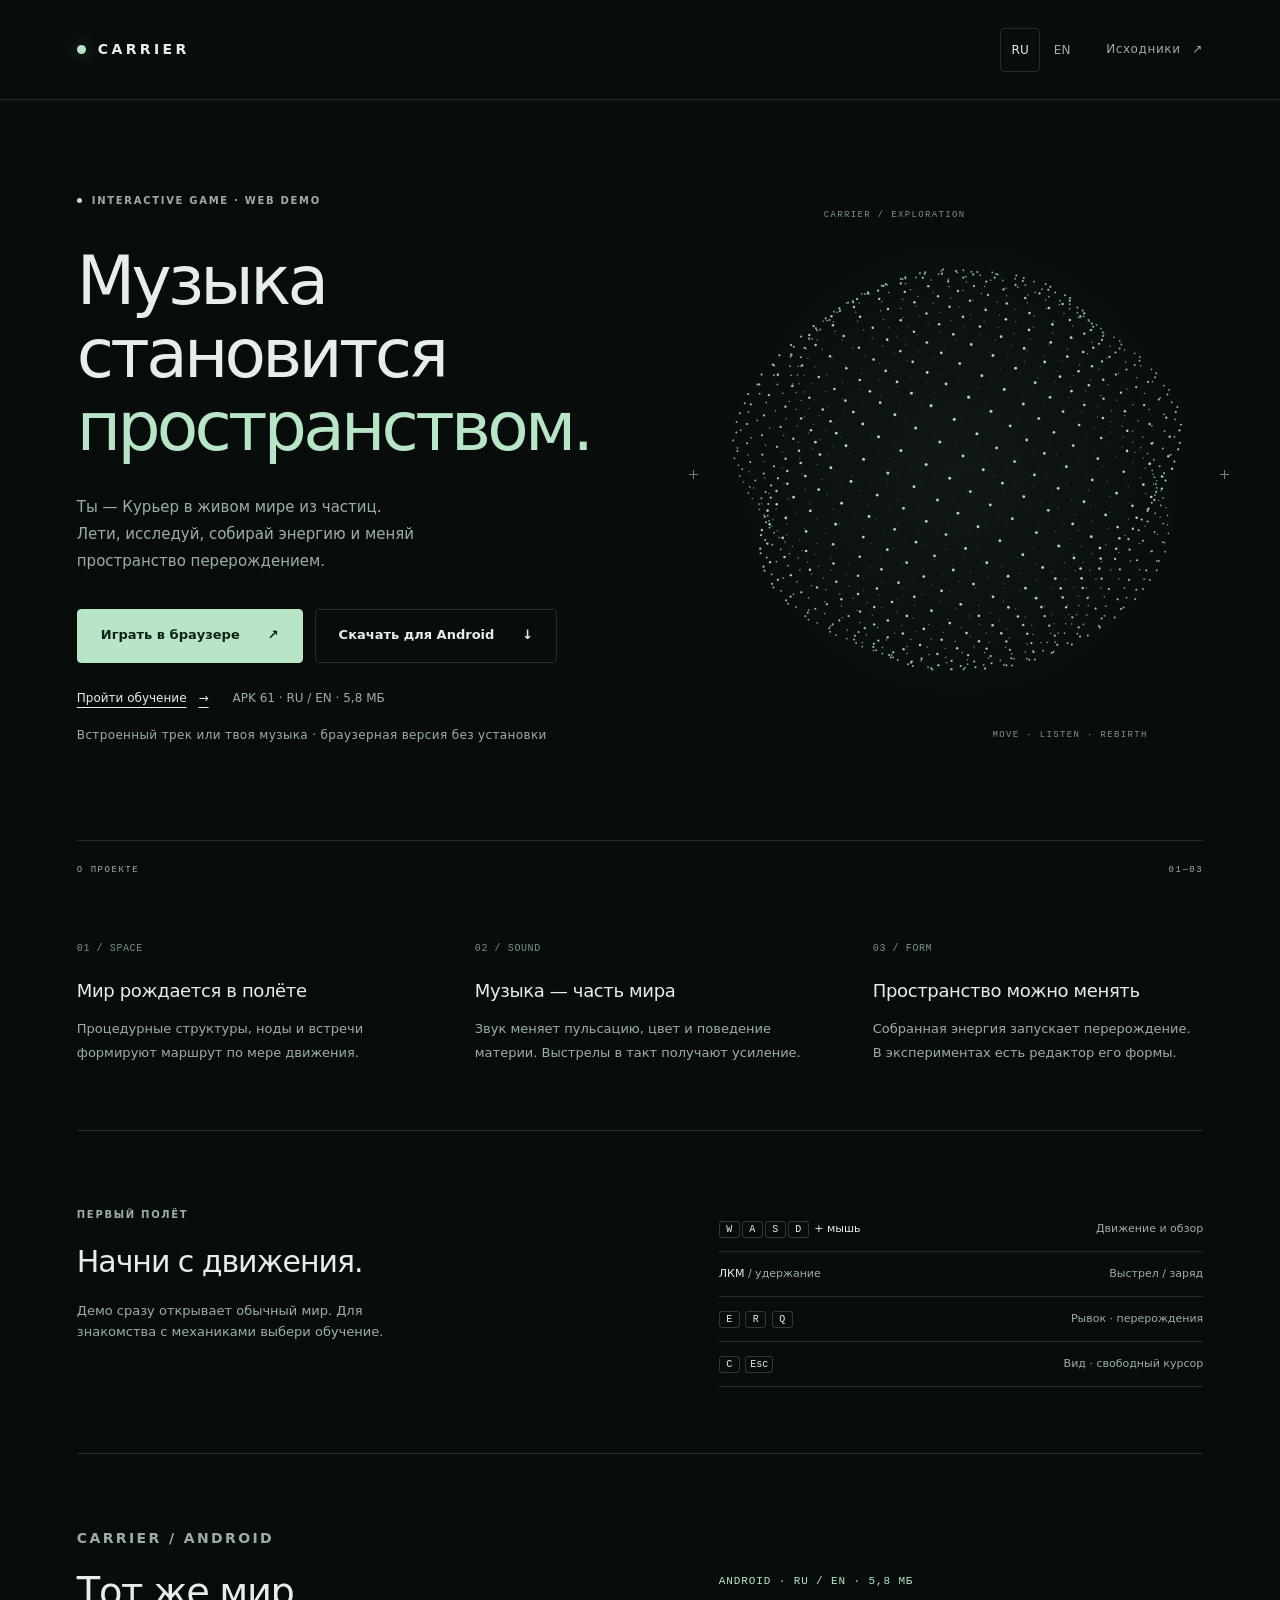
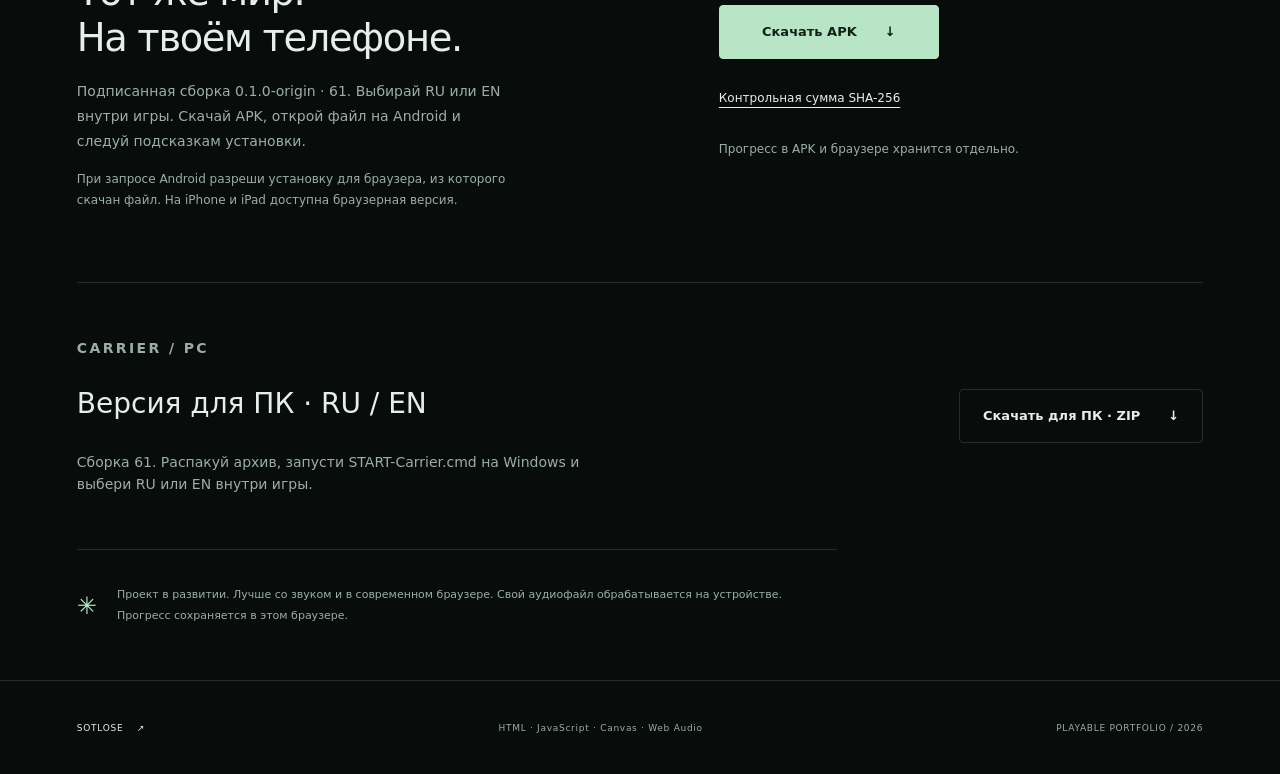
==== commit c25cf767: "Publish verified signed Android61 with RU and EN" ====
--- a/index.html
+++ b/index.html
@@ -6,10 +6,10 @@
 <main>
 <section class="hero" aria-labelledby="title">
 <div class="copy"><p class="eyebrow"><span></span> INTERACTIVE GAME · WEB DEMO</p><h1 id="title">Музыка<br>становится<br><em>пространством.</em></h1><p class="intro">Ты — Курьер в живом мире из частиц.<br class="wide"> Лети, исследуй, собирай энергию и меняй пространство перерождением.</p>
-<div class="actions"><a id="play" class="button primary" href="desktop.html?visit=1">Играть в браузере <span aria-hidden="true">↗</span></a><a id="download-apk" class="button secondary" href="downloads/Carrier-0.1.0-origin-59-SIGNED.apk" download>Скачать для Android <span aria-hidden="true">↓</span></a></div><p class="start-help"><a id="training" href="desktop.html?training=1">Пройти обучение <span aria-hidden="true">→</span></a><span>APK 59 · RU · 5,8 МБ</span></p><p class="play-note">Встроенный трек или твоя музыка · браузерная версия без установки</p></div>
+<div class="actions"><a id="play" class="button primary" href="desktop.html?visit=1">Играть в браузере <span aria-hidden="true">↗</span></a><a id="download-apk" class="button secondary" href="downloads/Carrier-0.1.0-origin-61-SIGNED.apk" download>Скачать для Android <span aria-hidden="true">↓</span></a></div><p class="start-help"><a id="training" href="desktop.html?training=1">Пройти обучение <span aria-hidden="true">→</span></a><span>APK 61 · RU / EN · 5,8 МБ</span></p><p class="play-note">Встроенный трек или твоя музыка · браузерная версия без установки</p></div>
 <div class="visual" aria-hidden="true"><canvas id="space"></canvas><span class="orbit-label top">CARRIER / EXPLORATION</span><span class="orbit-label bottom">MOVE · LISTEN · REBIRTH</span><span class="axis x"></span><span class="axis y"></span></div>
 </section>
 <section class="about" aria-label="Об игре"><div class="section-label">О ПРОЕКТЕ <span>01—03</span></div><div class="features"><article><span class="number">01 / SPACE</span><h2>Мир рождается в полёте</h2><p>Процедурные структуры, ноды и встречи формируют маршрут по мере движения.</p></article><article><span class="number">02 / SOUND</span><h2>Музыка — часть мира</h2><p>Звук меняет пульсацию, цвет и поведение материи. Выстрелы в такт получают усиление.</p></article><article><span class="number">03 / FORM</span><h2>Пространство можно менять</h2><p>Собранная энергия запускает перерождение. В экспериментах есть редактор его формы.</p></article></div></section>
 <section class="controls" aria-labelledby="controls-title"><div><p class="eyebrow">ПЕРВЫЙ ПОЛЁТ</p><h2 id="controls-title">Начни с движения.</h2><p>Демо сразу открывает обычный мир. Для знакомства с механиками выбери обучение.</p></div><div class="control-list" id="control-list"><div><span><kbd>W</kbd><kbd>A</kbd><kbd>S</kbd><kbd>D</kbd> + мышь</span><span>Движение и обзор</span></div><div><span>ЛКМ <span class="muted">/ удержание</span></span><span>Выстрел / заряд</span></div><div><span><kbd>E</kbd> <kbd>R</kbd> <kbd>Q</kbd></span><span>Рывок · перерождения</span></div><div><span><kbd>C</kbd> <kbd>Esc</kbd></span><span>Вид · свободный курсор</span></div></div></section>
-<section class="android" id="android" aria-labelledby="android-title"><div><p class="eyebrow">CARRIER / ANDROID</p><h2 id="android-title">Тот же мир.<br>На твоём телефоне.</h2><p>Подписанная сборка 0.1.0-origin · 59. Скачай APK, открой файл на Android и следуй подсказкам установки.</p><p class="android-pending">Android: сейчас доступна русская сборка 59. Новая версия 61 с RU / EN ожидает подписи.</p><p class="android-detail">При запросе Android разреши установку для браузера, из которого скачан файл. На iPhone и iPad доступна браузерная версия.</p></div><div class="android-download"><span class="build-badge">ANDROID · APK · 5,8 МБ</span><a class="button primary" href="downloads/Carrier-0.1.0-origin-59-SIGNED.apk" download>Скачать APK <span aria-hidden="true">↓</span></a><a class="checksum" href="downloads/Carrier-0.1.0-origin-59-SIGNED.apk.sha256">Контрольная сумма SHA-256</a><p>Прогресс в APK и браузере хранится отдельно.</p></div></section><section class="pc-download" aria-labelledby="pc-title"><div><p class="eyebrow">CARRIER / PC</p><h2 id="pc-title">Версия для ПК · RU / EN</h2><p>Сборка 61. Распакуй архив, запусти START-Carrier.cmd на Windows и выбери RU или EN внутри игры.</p></div><a id="download-pc" class="button secondary" href="downloads/Carrier-PC-0.1.0-origin-61.zip" download>Скачать для ПК · ZIP <span aria-hidden="true">↓</span></a></section><section class="note"><span aria-hidden="true">✳</span><p>Проект в развитии. Лучше со звуком и в современном браузере. Свой аудиофайл обрабатывается на устройстве. Прогресс сохраняется в этом браузере.</p></section>
-</main><footer><a href="https://github.com/Sotlose" target="_blank" rel="noopener">SOTLOSE <span aria-hidden="true">↗</span></a><span>HTML · JavaScript · Canvas · Web Audio</span><span>PLAYABLE PORTFOLIO / 2026</span></footer><script src="carrier-locales.js"></script><script src="carrier-i18n.js"></script><script src="portfolio.js"></script></body></html>
+<section class="android" id="android" aria-labelledby="android-title"><div><p class="eyebrow">CARRIER / ANDROID</p><h2 id="android-title">Тот же мир.<br>На твоём телефоне.</h2><p>Подписанная сборка 0.1.0-origin · 61. Выбирай RU или EN внутри игры. Скачай APK, открой файл на Android и следуй подсказкам установки.</p><p class="android-detail">При запросе Android разреши установку для браузера, из которого скачан файл. На iPhone и iPad доступна браузерная версия.</p></div><div class="android-download"><span class="build-badge">ANDROID · RU / EN · 5,8 МБ</span><a class="button primary" href="downloads/Carrier-0.1.0-origin-61-SIGNED.apk" download>Скачать APK <span aria-hidden="true">↓</span></a><a class="checksum" href="downloads/Carrier-0.1.0-origin-61-SIGNED.apk.sha256">Контрольная сумма SHA-256</a><p>Прогресс в APK и браузере хранится отдельно.</p></div></section><section class="pc-download" aria-labelledby="pc-title"><div><p class="eyebrow">CARRIER / PC</p><h2 id="pc-title">Версия для ПК · RU / EN</h2><p>Сборка 61. Распакуй архив, запусти START-Carrier.cmd на Windows и выбери RU или EN внутри игры.</p></div><a id="download-pc" class="button secondary" href="downloads/Carrier-PC-0.1.0-origin-61.zip" download>Скачать для ПК · ZIP <span aria-hidden="true">↓</span></a></section><section class="note"><span aria-hidden="true">✳</span><p>Проект в развитии. Лучше со звуком и в современном браузере. Свой аудиофайл обрабатывается на устройстве. Прогресс сохраняется в этом браузере.</p></section>
+</main><footer><a href="https://github.com/Sotlose" target="_blank" rel="noopener">SOTLOSE <span aria-hidden="true">↗</span></a><span>HTML · JavaScript · Canvas · Web Audio</span><span>PLAYABLE PORTFOLIO / 2026</span></footer><script src="carrier-locales.js"></script><script src="portfolio-locales.js"></script><script src="carrier-i18n.js"></script><script src="portfolio.js"></script></body></html>
